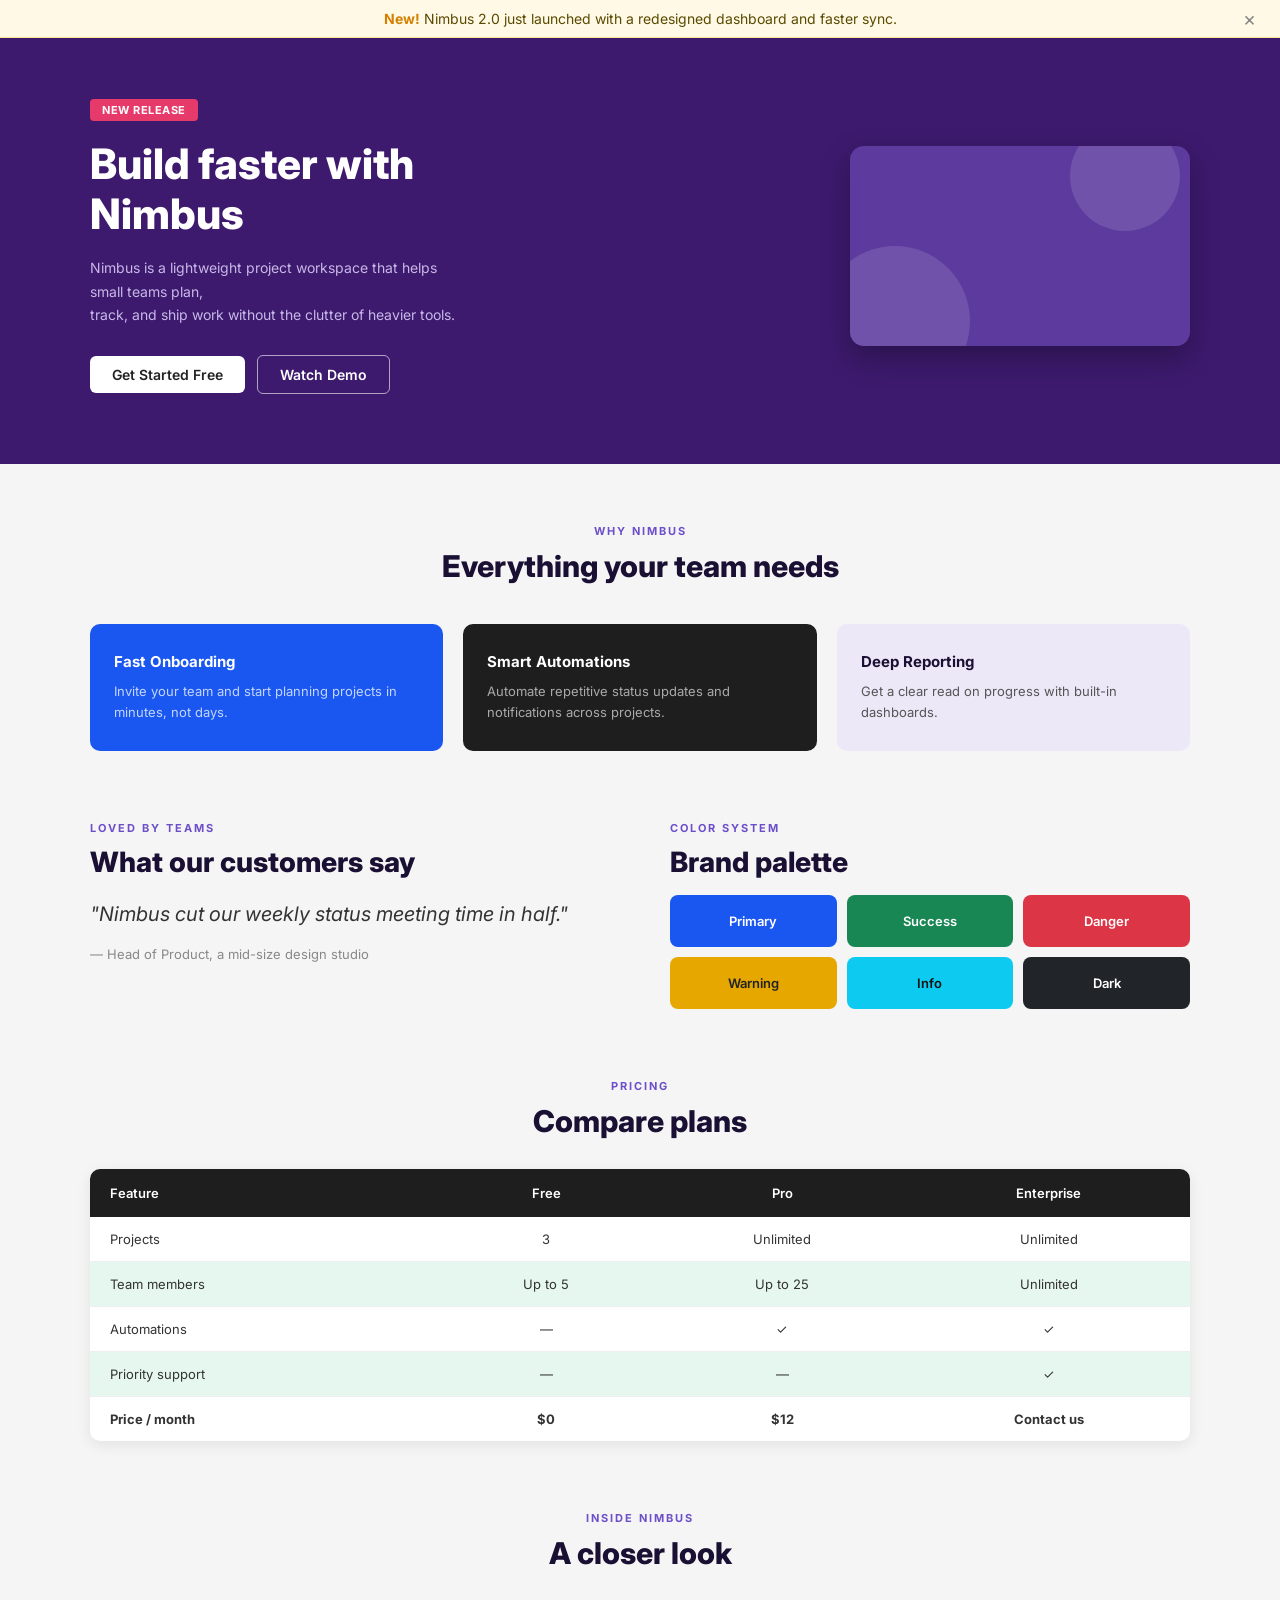
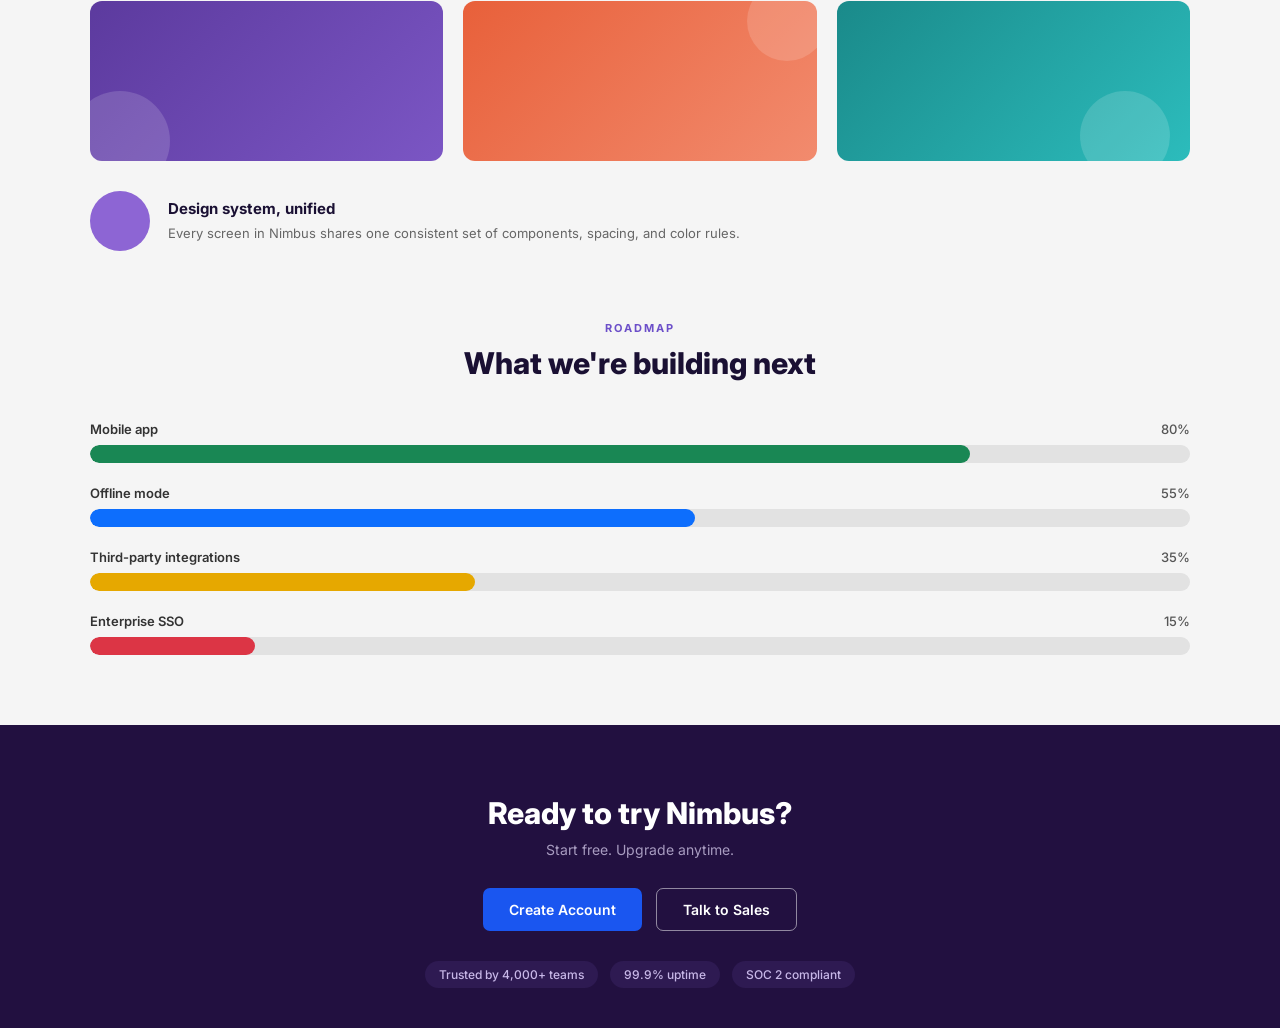
==== index.html @ 6414653c "feat: add web development practice projects and responsive dashboard assignment" ====
<!DOCTYPE html>
<html lang="en">
<head>
    <meta charset="UTF-8">
    <meta name="viewport" content="width=device-width, initial-scale=1.0">
    <title>Nimbus – Build faster with Nimbus</title>
    <meta name="description" content="Nimbus is a lightweight project workspace that helps small teams plan, track, and ship work without the clutter of heavier tools.">
    <link rel="preconnect" href="https://fonts.googleapis.com">
    <link href="https://fonts.googleapis.com/css2?family=Inter:wght@400;500;600;700;800&display=swap" rel="stylesheet">
    <link rel="stylesheet" href="css/style.css">
</head>
<body>

    <!-- Top Bar -->
    <div class="top-bar">
        <p><strong>New!</strong> Nimbus 2.0 just launched with a redesigned dashboard and faster sync.</p>
        <button class="close-btn" aria-label="Close">&times;</button>
    </div>

    <!-- Hero Section -->
    <section class="hero">
        <div class="container">
            <div class="hero-left">
                <span class="badge">NEW RELEASE</span>
                <h1>Build faster with<br>Nimbus</h1>
                <p>Nimbus is a lightweight project workspace that helps small teams plan,<br>track, and ship work without the clutter of heavier tools.</p>
                <div class="hero-buttons">
                    <button class="btn-white">Get Started Free</button>
                    <button class="btn-outline">Watch Demo</button>
                </div>
            </div>
            <div class="hero-right">
                <div class="hero-card">
                    <div class="circle circle-one"></div>
                    <div class="circle circle-two"></div>
                </div>
            </div>
        </div>
    </section>

    <!-- Features Section -->
    <section class="features">
        <p class="section-label">WHY NIMBUS</p>
        <h2>Everything your team needs</h2>
        <div class="feature-cards">
            <div class="feature-card card-blue">
                <h3>Fast Onboarding</h3>
                <p>Invite your team and start planning projects in minutes, not days.</p>
            </div>
            <div class="feature-card card-dark">
                <h3>Smart Automations</h3>
                <p>Automate repetitive status updates and notifications across projects.</p>
            </div>
            <div class="feature-card card-light">
                <h3>Deep Reporting</h3>
                <p>Get a clear read on progress with built-in dashboards.</p>
            </div>
        </div>
    </section>

    <!-- Testimonial + Color System -->
    <div class="two-col">
        <!-- Testimonial -->
        <div class="two-col-left">
            <p class="col-label">LOVED BY TEAMS</p>
            <h2>What our customers say</h2>
            <p class="testimonial-quote">"Nimbus cut our weekly status meeting time in half."</p>
            <span class="testimonial-author">— Head of Product, a mid-size design studio</span>
        </div>

        <!-- Color System -->
        <div class="two-col-right">
            <p class="col-label">COLOR SYSTEM</p>
            <h2>Brand palette</h2>
            <div class="color-palette">
                <div class="color-swatch swatch-primary">Primary</div>
                <div class="color-swatch swatch-success">Success</div>
                <div class="color-swatch swatch-danger">Danger</div>
                <div class="color-swatch swatch-warning">Warning</div>
                <div class="color-swatch swatch-info">Info</div>
                <div class="color-swatch swatch-dark">Dark</div>
            </div>
        </div>
    </div>

    <!-- Pricing Section -->
    <section class="pricing">
        <p class="section-label">PRICING</p>
        <h2>Compare plans</h2>
        <table class="pricing-table">
            <thead>
                <tr>
                    <th>Feature</th>
                    <th>Free</th>
                    <th>Pro</th>
                    <th>Enterprise</th>
                </tr>
            </thead>
            <tbody>
                <tr>
                    <td>Projects</td>
                    <td>3</td>
                    <td>Unlimited</td>
                    <td>Unlimited</td>
                </tr>
                <tr>
                    <td>Team members</td>
                    <td>Up to 5</td>
                    <td>Up to 25</td>
                    <td>Unlimited</td>
                </tr>
                <tr>
                    <td>Automations</td>
                    <td>—</td>
                    <td>&#10003;</td>
                    <td>&#10003;</td>
                </tr>
                <tr>
                    <td>Priority support</td>
                    <td>—</td>
                    <td>—</td>
                    <td>&#10003;</td>
                </tr>
                <tr>
                    <td><strong>Price / month</strong></td>
                    <td>$0</td>
                    <td>$12</td>
                    <td>Contact us</td>
                </tr>
            </tbody>
        </table>
    </section>

    <!-- Gallery Section -->
    <section class="gallery">
        <p class="section-label">INSIDE NIMBUS</p>
        <h2>A closer look</h2>
        <div class="gallery-row">
            <div class="gallery-card gc-purple">
                <div class="card-circle"></div>
            </div>
            <div class="gallery-card gc-orange">
                <div class="card-circle"></div>
            </div>
            <div class="gallery-card gc-teal">
                <div class="card-circle"></div>
            </div>
        </div>
        <div class="gallery-info">
            <div class="gallery-avatar"></div>
            <div>
                <h3>Design system, unified</h3>
                <p>Every screen in Nimbus shares one consistent set of components, spacing, and color rules.</p>
            </div>
        </div>
    </section>

    <!-- Roadmap Section -->
    <section class="roadmap">
        <div class="roadmap-header">
            <p class="section-label">ROADMAP</p>
            <h2>What we're building next</h2>
        </div>

        <div class="progress-item">
            <div class="progress-item-header">
                <span>Mobile app</span>
                <span class="pct">80%</span>
            </div>
            <div class="progress-bar">
                <div class="progress-fill fill-green" style="width: 80%;"></div>
            </div>
        </div>

        <div class="progress-item">
            <div class="progress-item-header">
                <span>Offline mode</span>
                <span class="pct">55%</span>
            </div>
            <div class="progress-bar">
                <div class="progress-fill fill-blue" style="width: 55%;"></div>
            </div>
        </div>

        <div class="progress-item">
            <div class="progress-item-header">
                <span>Third-party integrations</span>
                <span class="pct">35%</span>
            </div>
            <div class="progress-bar">
                <div class="progress-fill fill-yellow" style="width: 35%;"></div>
            </div>
        </div>

        <div class="progress-item">
            <div class="progress-item-header">
                <span>Enterprise SSO</span>
                <span class="pct">15%</span>
            </div>
            <div class="progress-bar">
                <div class="progress-fill fill-red" style="width: 15%;"></div>
            </div>
        </div>
    </section>

    <!-- Footer / CTA -->
    <footer>
        <h2>Ready to try Nimbus?</h2>
        <p>Start free. Upgrade anytime.</p>
        <div class="footer-buttons">
            <button class="btn-cta-blue">Create Account</button>
            <button class="btn-cta-outline">Talk to Sales</button>
        </div>
        <div class="footer-badges">
            <span>Trusted by 4,000+ teams</span>
            <span>99.9% uptime</span>
            <span>SOC 2 compliant</span>
        </div>
    </footer>

</body>
</html>
---- css/style.css ----
* {
    margin: 0;
    padding: 0;
    box-sizing: border-box;
    font-family: 'Inter', Arial, Helvetica, sans-serif;
}

body {
    background: #f5f5f5;
}

/* ========================= */
/* Top Bar */
/* ========================= */

.top-bar {
    background: #fff9e6;
    display: flex;
    justify-content: center;
    align-items: center;
    padding: 10px 20px;
    position: relative;
    font-size: 14px;
    color: #5a4a00;
    border-bottom: 1px solid #ffe58f;
}

.top-bar strong {
    color: #d48000;
}

.top-bar .close-btn {
    position: absolute;
    right: 20px;
    cursor: pointer;
    font-size: 20px;
    color: #888;
    line-height: 1;
    background: none;
    border: none;
    padding: 0 4px;
}

/* ========================= */
/* Hero Section */
/* ========================= */

.hero {
    background: #3d1a6e;
    color: white;
    padding: 60px 0 70px;
}

.container {
    width: 88%;
    max-width: 1100px;
    margin: auto;
    display: flex;
    justify-content: space-between;
    align-items: center;
    gap: 40px;
}

.hero-left {
    flex: 1;
}

.badge {
    display: inline-block;
    background: #e63b6a;
    color: white;
    padding: 4px 12px;
    border-radius: 4px;
    font-size: 11px;
    font-weight: 700;
    letter-spacing: 0.5px;
    text-transform: uppercase;
    margin-bottom: 18px;
}

.hero-left h1 {
    font-size: 42px;
    font-weight: 800;
    line-height: 1.2;
    margin-bottom: 16px;
}

.hero-left p {
    color: #c8b8e8;
    font-size: 14px;
    line-height: 1.7;
    margin-bottom: 28px;
    max-width: 380px;
}

.hero-buttons {
    display: flex;
    gap: 12px;
    align-items: center;
}

.btn-white {
    background: white;
    color: #222;
    border: none;
    padding: 10px 22px;
    border-radius: 6px;
    font-size: 14px;
    font-weight: 600;
    cursor: pointer;
}

.btn-outline {
    background: transparent;
    color: white;
    border: 1.5px solid rgba(255, 255, 255, 0.6);
    padding: 10px 22px;
    border-radius: 6px;
    font-size: 14px;
    font-weight: 600;
    cursor: pointer;
}

.hero-right {
    flex: 0 0 auto;
    display: flex;
    justify-content: flex-end;
}

.hero-card {
    width: 340px;
    height: 200px;
    background: #5c3a9e;
    border-radius: 14px;
    position: relative;
    overflow: hidden;
    box-shadow: 0 12px 30px rgba(0, 0, 0, 0.3);
}

.hero-card .circle {
    position: absolute;
    border-radius: 50%;
    background: rgba(255, 255, 255, 0.12);
}

.hero-card .circle-one {
    width: 150px;
    height: 150px;
    bottom: -50px;
    left: -30px;
}

.hero-card .circle-two {
    width: 110px;
    height: 110px;
    top: -25px;
    right: 10px;
}

/* ========================= */
/* Features Section */
/* ========================= */

.features {
    width: 88%;
    max-width: 1100px;
    margin: 60px auto;
    text-align: center;
}

.section-label {
    font-size: 11px;
    font-weight: 700;
    letter-spacing: 2px;
    color: #6c4fc9;
    text-transform: uppercase;
    margin-bottom: 10px;
}

.features h2 {
    font-size: 30px;
    font-weight: 800;
    color: #1a1033;
    margin-bottom: 40px;
}

.feature-cards {
    display: flex;
    gap: 20px;
}

.feature-card {
    flex: 1;
    padding: 28px 24px;
    border-radius: 10px;
    text-align: left;
}

.feature-card h3 {
    font-size: 15px;
    font-weight: 700;
    margin-bottom: 10px;
}

.feature-card p {
    font-size: 13px;
    line-height: 1.6;
}

.feature-card.card-blue {
    background: #1a56f0;
    color: white;
}

.feature-card.card-blue p {
    color: #c4d6ff;
}

.feature-card.card-dark {
    background: #1e1e1e;
    color: white;
}

.feature-card.card-dark p {
    color: #aaa;
}

.feature-card.card-light {
    background: #ede8f8;
    color: #1a1033;
}

.feature-card.card-light p {
    color: #555;
}

/* ========================= */
/* Testimonial + Color System */
/* ========================= */

.two-col {
    width: 88%;
    max-width: 1100px;
    margin: 70px auto;
    display: flex;
    gap: 60px;
    align-items: flex-start;
}

.two-col-left {
    flex: 1;
}

.two-col-right {
    flex: 1;
}

.col-label {
    font-size: 11px;
    font-weight: 700;
    letter-spacing: 2px;
    color: #6c4fc9;
    text-transform: uppercase;
    margin-bottom: 10px;
}

.two-col-left h2 {
    font-size: 28px;
    font-weight: 800;
    color: #1a1033;
    margin-bottom: 20px;
}

.testimonial-quote {
    font-size: 20px;
    font-style: italic;
    color: #333;
    line-height: 1.5;
    margin-bottom: 14px;
}

.testimonial-author {
    font-size: 13px;
    color: #888;
}

.two-col-right h2 {
    font-size: 28px;
    font-weight: 800;
    color: #1a1033;
    margin-bottom: 16px;
}

.color-palette {
    display: grid;
    grid-template-columns: repeat(3, 1fr);
    gap: 10px;
    margin-top: 10px;
}

.color-swatch {
    padding: 18px 12px;
    border-radius: 8px;
    text-align: center;
    font-size: 13px;
    font-weight: 600;
    color: white;
}

.swatch-primary { background: #1a56f0; }
.swatch-success { background: #198754; }
.swatch-danger  { background: #dc3545; }
.swatch-warning { background: #e6a800; color: #222; }
.swatch-info    { background: #0dcaf0; color: #111; }
.swatch-dark    { background: #212529; }

/* ========================= */
/* Pricing */
/* ========================= */

.pricing {
    width: 88%;
    max-width: 1100px;
    margin: 70px auto;
    text-align: center;
}

.pricing h2 {
    font-size: 30px;
    font-weight: 800;
    color: #1a1033;
    margin-bottom: 30px;
}

.pricing-table {
    width: 100%;
    border-collapse: collapse;
    background: white;
    border-radius: 10px;
    overflow: hidden;
    box-shadow: 0 4px 15px rgba(0, 0, 0, 0.08);
    font-size: 13px;
}

.pricing-table th {
    background: #1e1e1e;
    color: white;
    padding: 16px 20px;
    text-align: center;
    font-size: 13px;
    font-weight: 600;
}

.pricing-table th:first-child {
    text-align: left;
}

.pricing-table td {
    padding: 14px 20px;
    text-align: center;
    border-bottom: 1px solid #eee;
    color: #333;
}

.pricing-table td:first-child {
    text-align: left;
    font-size: 13px;
}

.pricing-table tbody tr:nth-child(even) {
    background: #e6f7f0;
}

.pricing-table tbody tr:last-child td {
    border-bottom: none;
    font-weight: 700;
}

/* ========================= */
/* Gallery */
/* ========================= */

.gallery {
    width: 88%;
    max-width: 1100px;
    margin: 70px auto;
    text-align: center;
}

.gallery h2 {
    font-size: 30px;
    font-weight: 800;
    color: #1a1033;
    margin-bottom: 30px;
}

.gallery-row {
    display: flex;
    gap: 20px;
}

.gallery-card {
    flex: 1;
    height: 160px;
    border-radius: 12px;
    position: relative;
    overflow: hidden;
}

.gallery-card.gc-purple {
    background: linear-gradient(135deg, #5c3a9e 0%, #7b56c4 100%);
}

.gallery-card.gc-orange {
    background: linear-gradient(135deg, #e8603a 0%, #f28b6e 100%);
}

.gallery-card.gc-teal {
    background: linear-gradient(135deg, #1a8a8a 0%, #2cbcbc 100%);
}

.gallery-card .card-circle {
    position: absolute;
    border-radius: 50%;
    background: rgba(255, 255, 255, 0.15);
}

.gallery-card.gc-purple .card-circle {
    width: 100px;
    height: 100px;
    bottom: -30px;
    left: -20px;
}

.gallery-card.gc-orange .card-circle {
    width: 80px;
    height: 80px;
    top: -20px;
    right: -10px;
}

.gallery-card.gc-teal .card-circle {
    width: 90px;
    height: 90px;
    bottom: -20px;
    right: 20px;
}

.gallery-info {
    display: flex;
    align-items: center;
    gap: 18px;
    margin-top: 30px;
    text-align: left;
}

.gallery-avatar {
    width: 60px;
    height: 60px;
    background: #8d65d4;
    border-radius: 50%;
    flex-shrink: 0;
}

.gallery-info h3 {
    font-size: 15px;
    font-weight: 700;
    color: #1a1033;
    margin-bottom: 6px;
}

.gallery-info p {
    font-size: 13px;
    color: #666;
    line-height: 1.5;
}

/* ========================= */
/* Roadmap */
/* ========================= */

.roadmap {
    width: 88%;
    max-width: 1100px;
    margin: 70px auto;
}

.roadmap-header {
    text-align: center;
    margin-bottom: 40px;
}

.roadmap-header h2 {
    font-size: 30px;
    font-weight: 800;
    color: #1a1033;
    margin-top: 10px;
}

.progress-item {
    margin-bottom: 22px;
}

.progress-item-header {
    display: flex;
    justify-content: space-between;
    align-items: center;
    margin-bottom: 8px;
}

.progress-item-header span {
    font-size: 13px;
    font-weight: 600;
    color: #333;
}

.progress-item-header .pct {
    font-size: 13px;
    color: #555;
    font-weight: 500;
}

.progress-bar {
    width: 100%;
    background: #e2e2e2;
    border-radius: 20px;
    height: 18px;
    overflow: hidden;
}

.progress-fill {
    height: 100%;
    border-radius: 20px;
}

.fill-green  { background: #198754; }
.fill-blue   { background: #0d6efd; }
.fill-yellow { background: #e6a800; }
.fill-red    { background: #dc3545; }

/* ========================= */
/* Footer / CTA */
/* ========================= */

footer {
    background: #221040;
    color: white;
    text-align: center;
    padding: 70px 20px 40px;
}

footer h2 {
    font-size: 30px;
    font-weight: 800;
    margin-bottom: 10px;
}

footer > p {
    font-size: 14px;
    color: #a89cc0;
    margin-bottom: 30px;
}

.footer-buttons {
    display: flex;
    justify-content: center;
    gap: 14px;
    margin-bottom: 30px;
}

.btn-cta-blue {
    background: #1a56f0;
    color: white;
    border: none;
    padding: 12px 26px;
    border-radius: 7px;
    font-size: 14px;
    font-weight: 600;
    cursor: pointer;
}

.btn-cta-outline {
    background: transparent;
    color: white;
    border: 1.5px solid rgba(255, 255, 255, 0.5);
    padding: 12px 26px;
    border-radius: 7px;
    font-size: 14px;
    font-weight: 600;
    cursor: pointer;
}

.footer-badges {
    display: flex;
    justify-content: center;
    gap: 12px;
    flex-wrap: wrap;
}

.footer-badges span {
    background: #2e1a52;
    color: #c8b8e8;
    padding: 6px 14px;
    border-radius: 20px;
    font-size: 12px;
    font-weight: 500;
}

/* ========================= */
/* Responsive */
/* ========================= */

@media (max-width: 900px) {
    .container,
    .feature-cards,
    .two-col,
    .gallery-row {
        flex-direction: column;
    }

    .hero-left h1 {
        font-size: 32px;
    }

    .hero-card {
        width: 100%;
        max-width: 380px;
    }

    .hero-right {
        justify-content: center;
    }
}

@media (max-width: 600px) {
    .color-palette {
        grid-template-columns: repeat(2, 1fr);
    }

    .top-bar {
        font-size: 12px;
        padding: 10px 40px 10px 12px;
    }
}
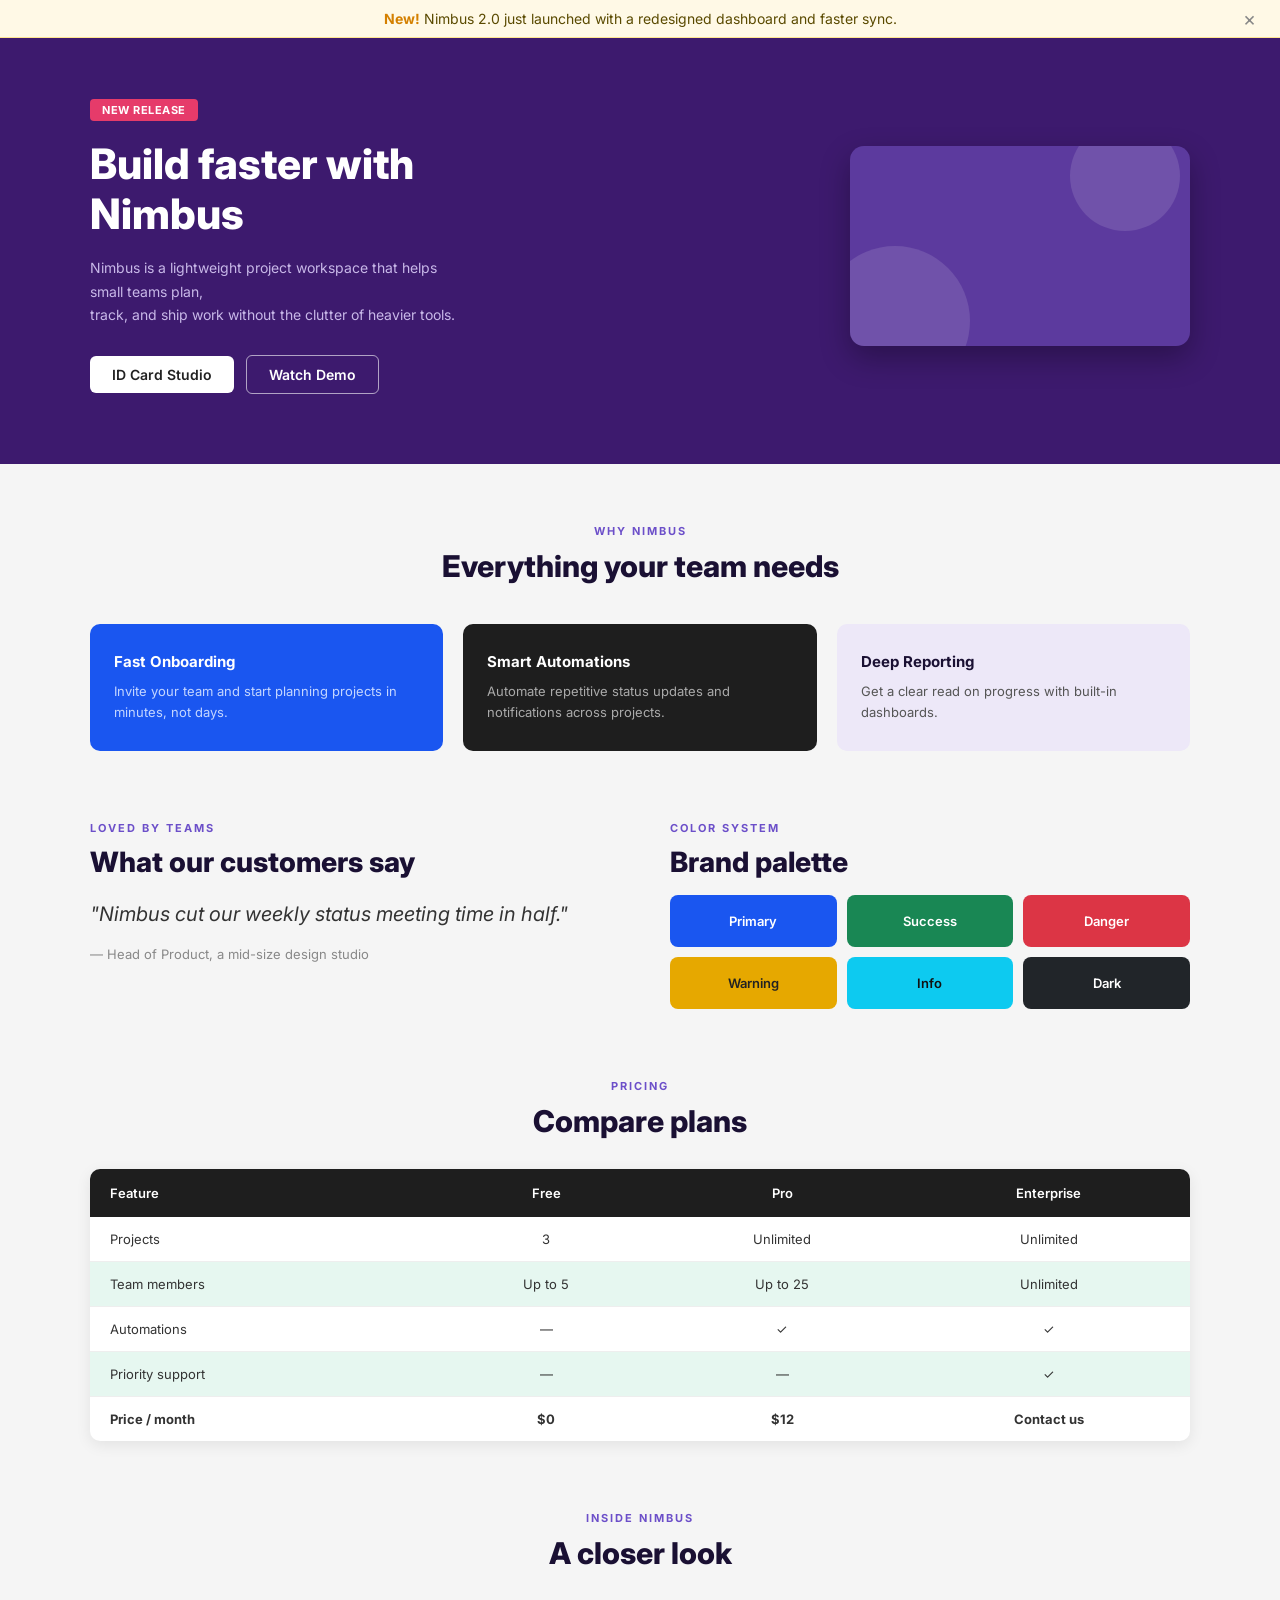
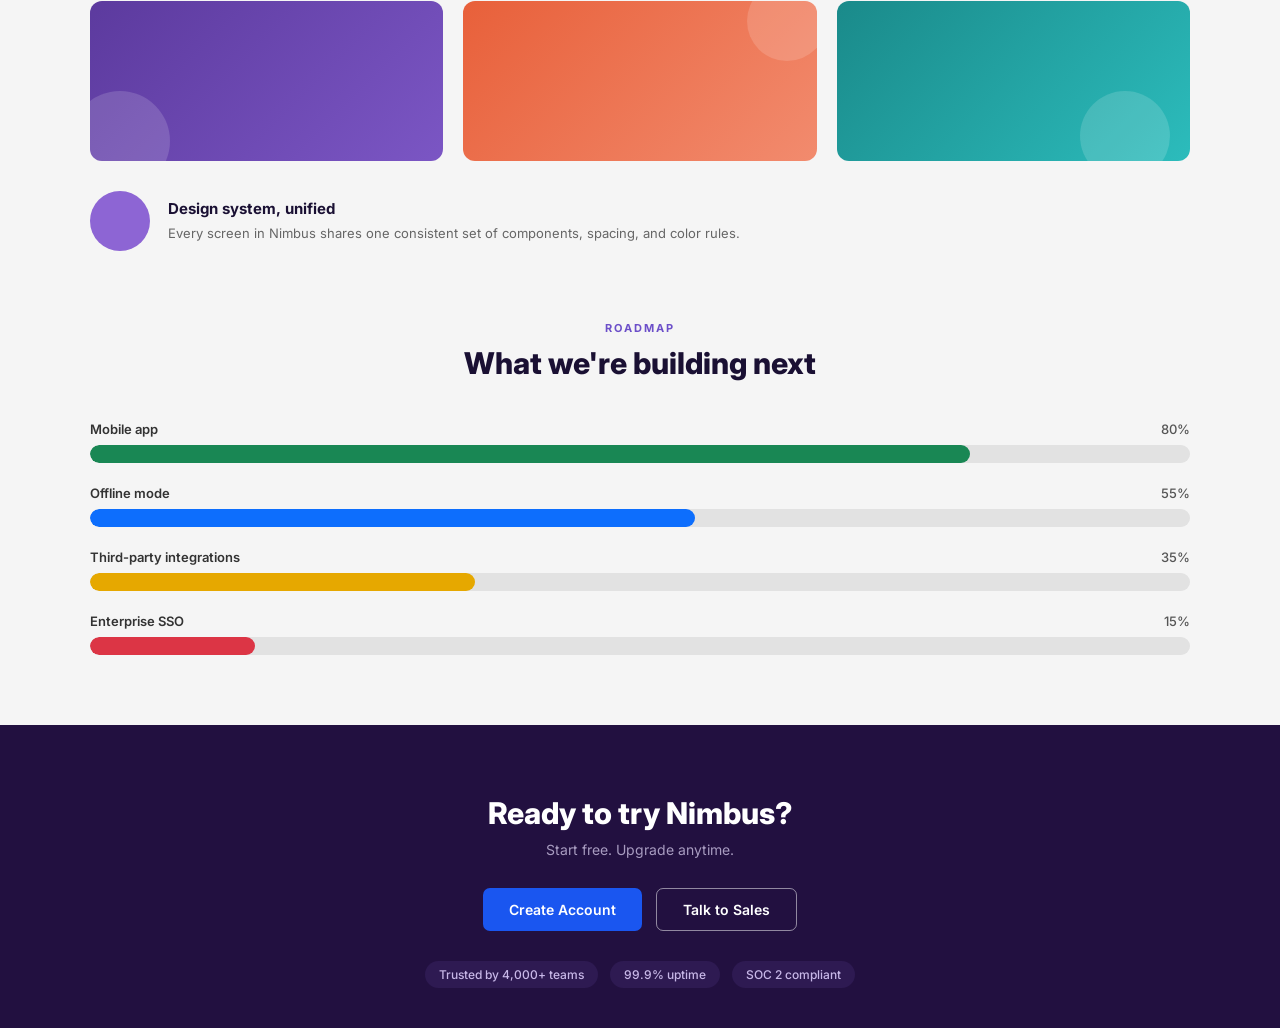
==== commit a2d3a988: "Add interactive ID Card Design Studio web page with 3D card flip, live preview, themes, and print su" ====
--- a/index.html
+++ b/index.html
@@ -25,7 +25,7 @@
                 <h1>Build faster with<br>Nimbus</h1>
                 <p>Nimbus is a lightweight project workspace that helps small teams plan,<br>track, and ship work without the clutter of heavier tools.</p>
                 <div class="hero-buttons">
-                    <button class="btn-white">Get Started Free</button>
+                    <a href="id-card.html" class="btn-white" style="text-decoration:none; display:inline-block;">ID Card Studio</a>
                     <button class="btn-outline">Watch Demo</button>
                 </div>
             </div>
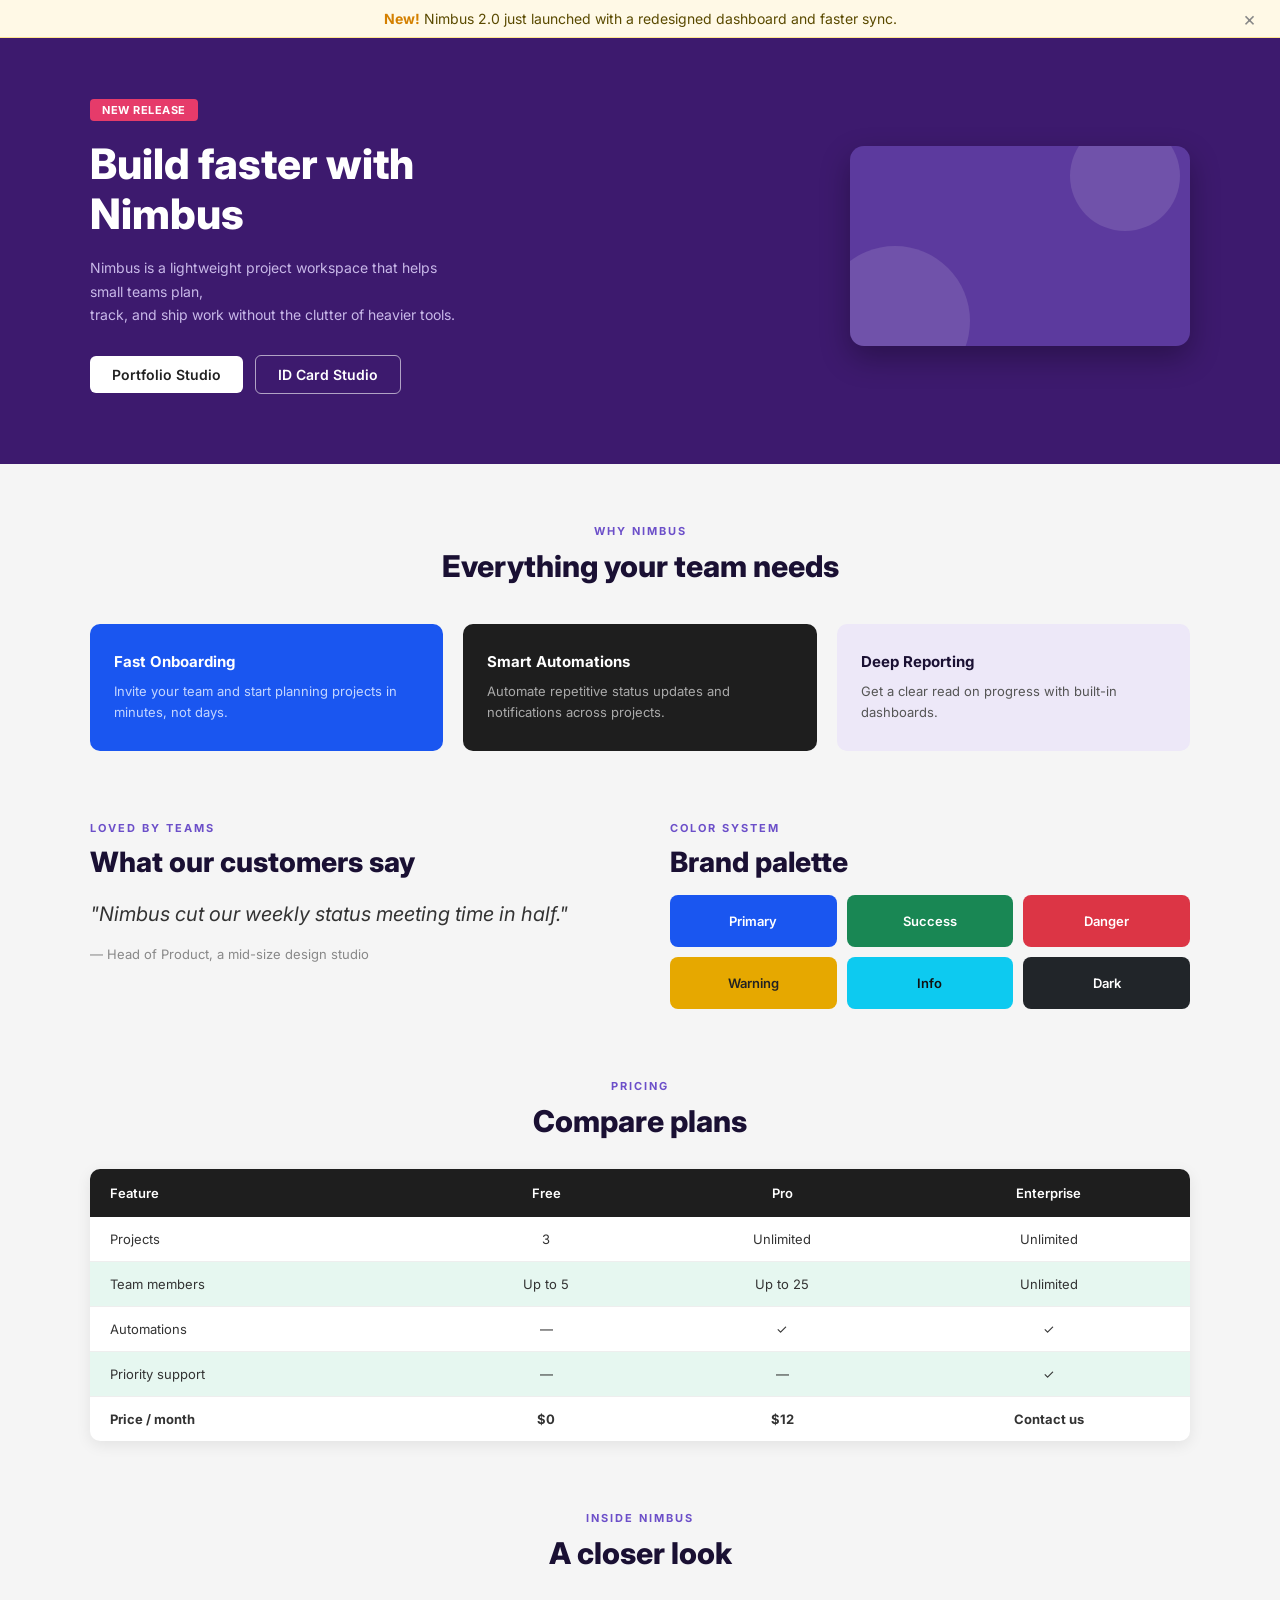
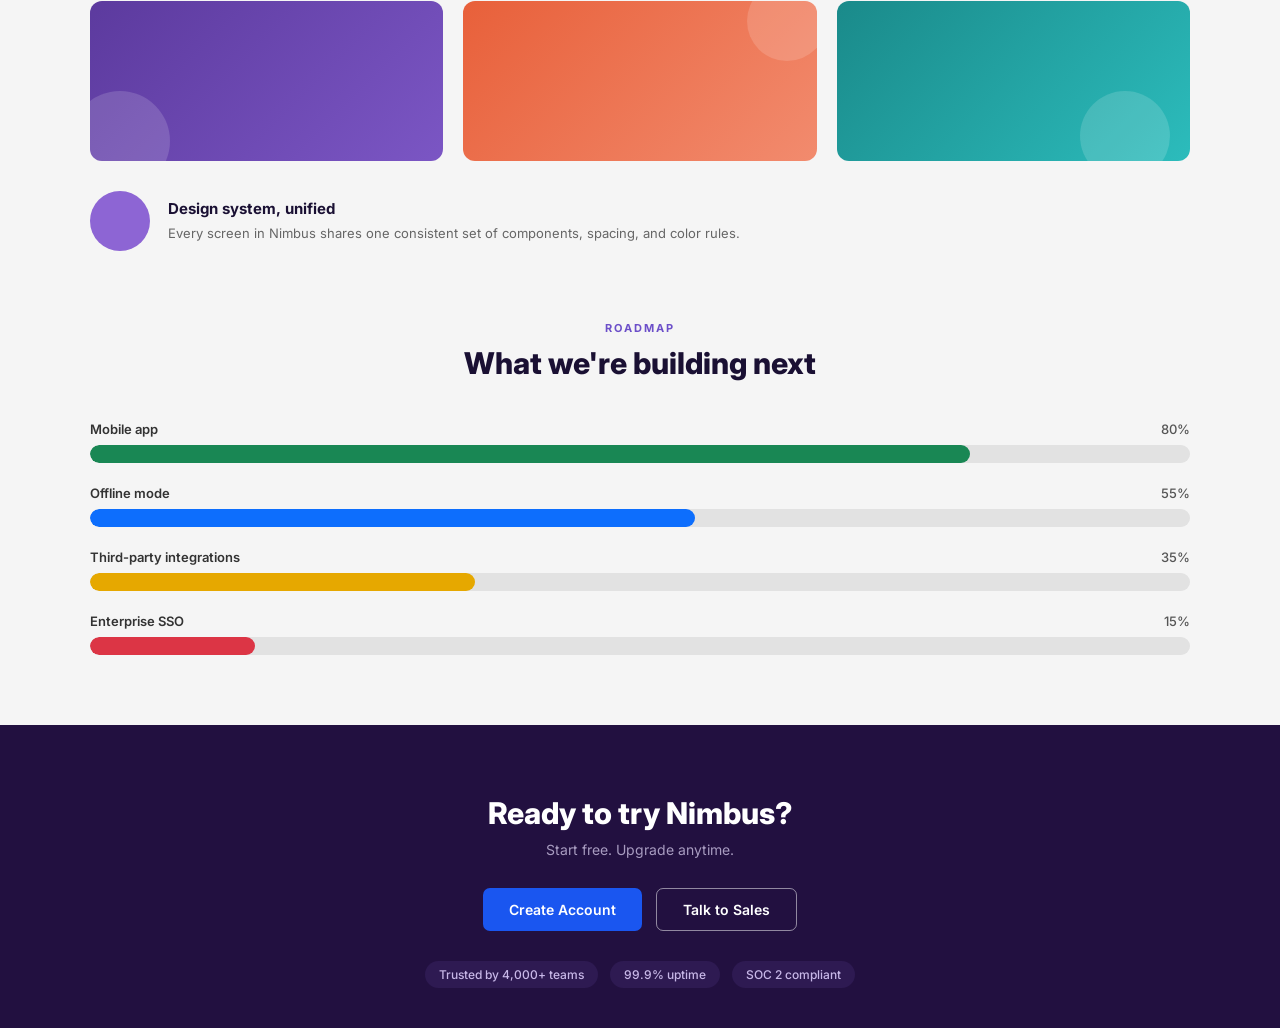
==== commit 9b35a646: "Add Developer Portfolio & Resume Builder practice page with theme switcher, project filter, and live" ====
--- a/index.html
+++ b/index.html
@@ -25,8 +25,8 @@
                 <h1>Build faster with<br>Nimbus</h1>
                 <p>Nimbus is a lightweight project workspace that helps small teams plan,<br>track, and ship work without the clutter of heavier tools.</p>
                 <div class="hero-buttons">
-                    <a href="id-card.html" class="btn-white" style="text-decoration:none; display:inline-block;">ID Card Studio</a>
-                    <button class="btn-outline">Watch Demo</button>
+                    <a href="portfolio-builder.html" class="btn-white" style="text-decoration:none; display:inline-block;">Portfolio Studio</a>
+                    <a href="id-card.html" class="btn-outline" style="text-decoration:none; display:inline-block; text-align:center;">ID Card Studio</a>
                 </div>
             </div>
             <div class="hero-right">
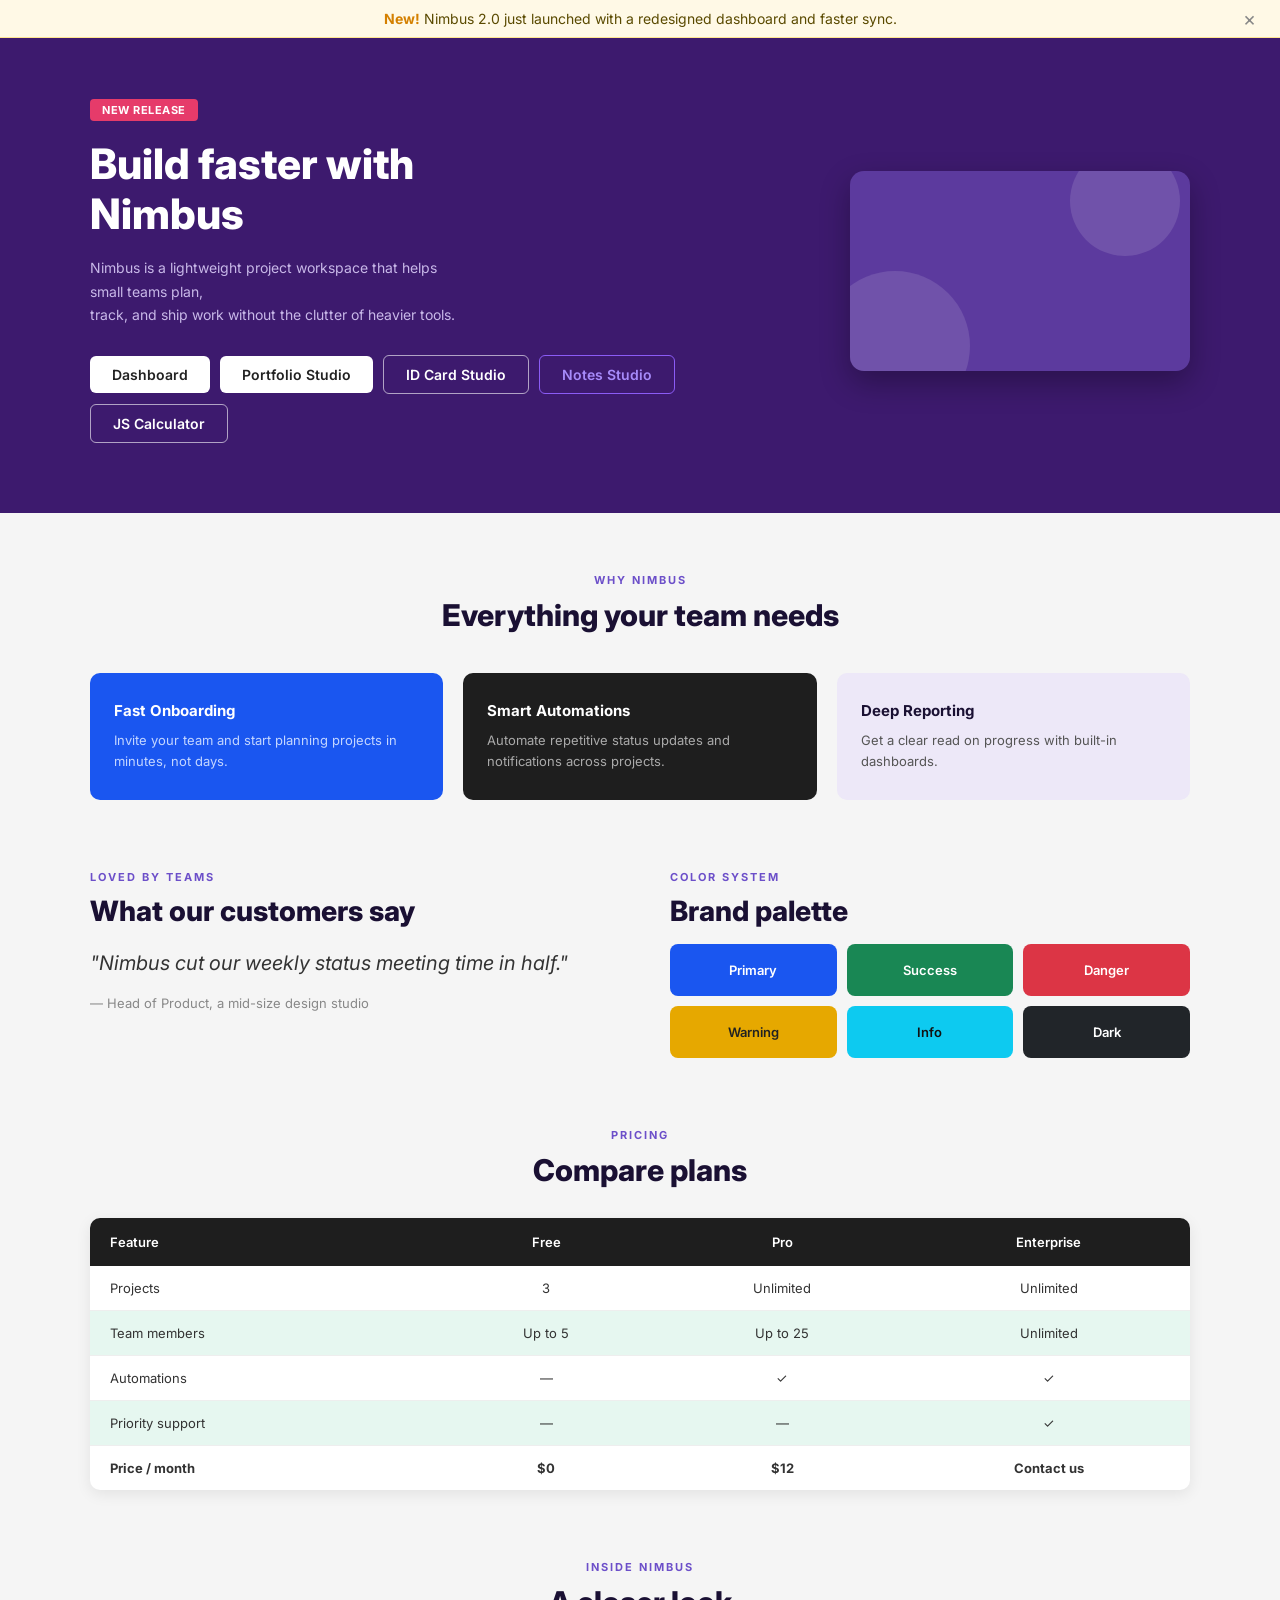
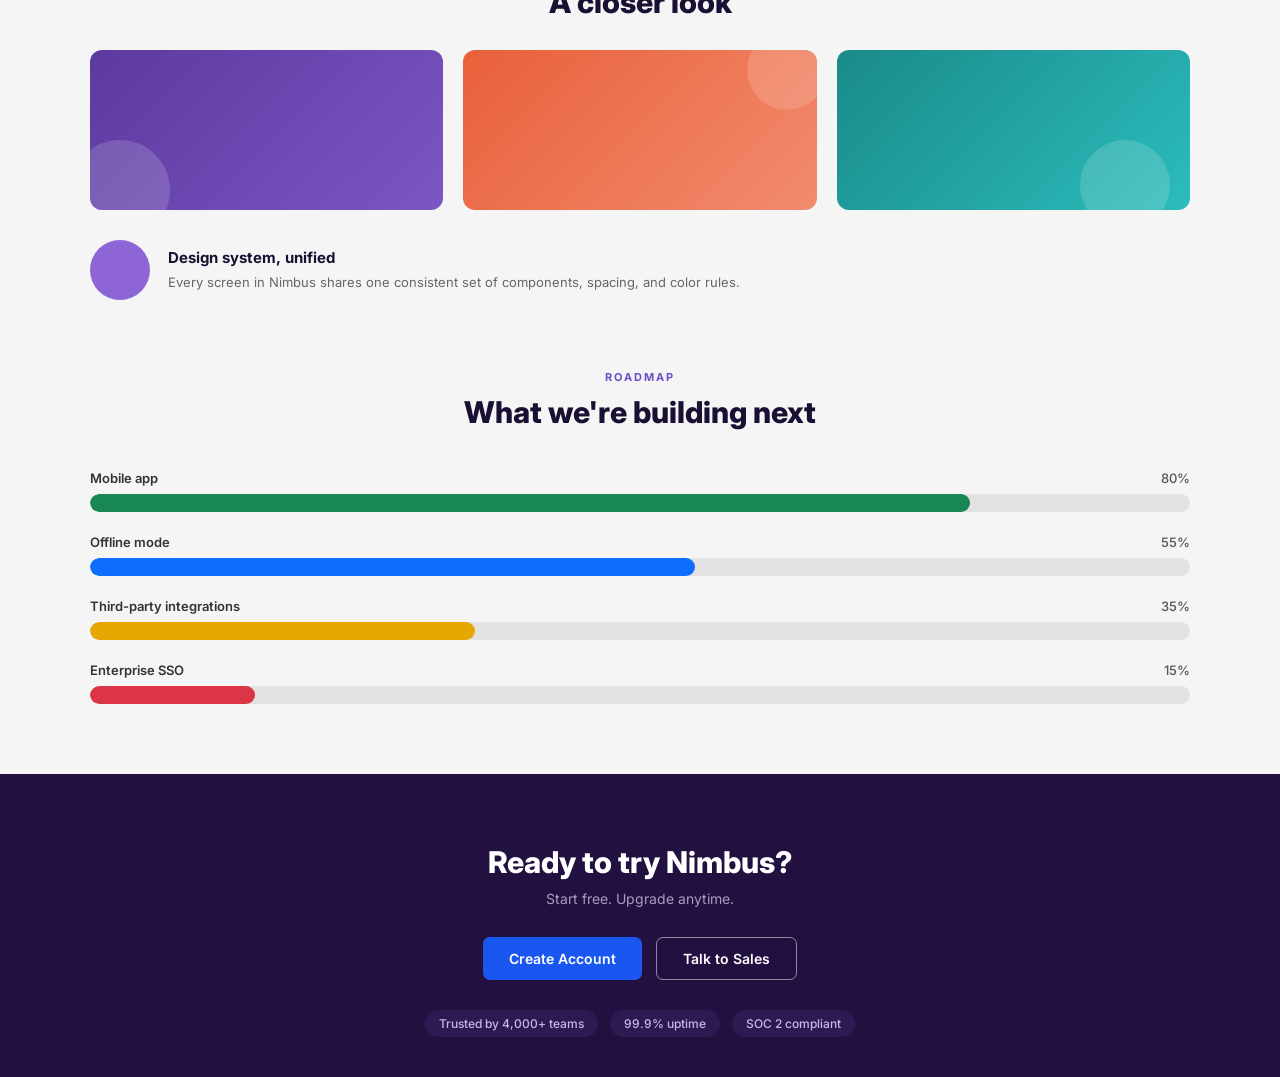
==== commit 9db98856: "Add Nimbus Notes & Task Studio practice page and integrate navbar links" ====
--- a/index.html
+++ b/index.html
@@ -24,9 +24,12 @@
                 <span class="badge">NEW RELEASE</span>
                 <h1>Build faster with<br>Nimbus</h1>
                 <p>Nimbus is a lightweight project workspace that helps small teams plan,<br>track, and ship work without the clutter of heavier tools.</p>
-                <div class="hero-buttons">
+                <div class="hero-buttons" style="display:flex; flex-wrap:wrap; gap:10px;">
+                    <a href="dashboard.html" class="btn-white" style="text-decoration:none; display:inline-block;">Dashboard</a>
                     <a href="portfolio-builder.html" class="btn-white" style="text-decoration:none; display:inline-block;">Portfolio Studio</a>
                     <a href="id-card.html" class="btn-outline" style="text-decoration:none; display:inline-block; text-align:center;">ID Card Studio</a>
+                    <a href="notes.html" class="btn-outline" style="text-decoration:none; display:inline-block; text-align:center; border-color:#8b5cf6; color:#a78bfa;">Notes Studio</a>
+                    <a href="calculator.html" class="btn-outline" style="text-decoration:none; display:inline-block; text-align:center;">JS Calculator</a>
                 </div>
             </div>
             <div class="hero-right">
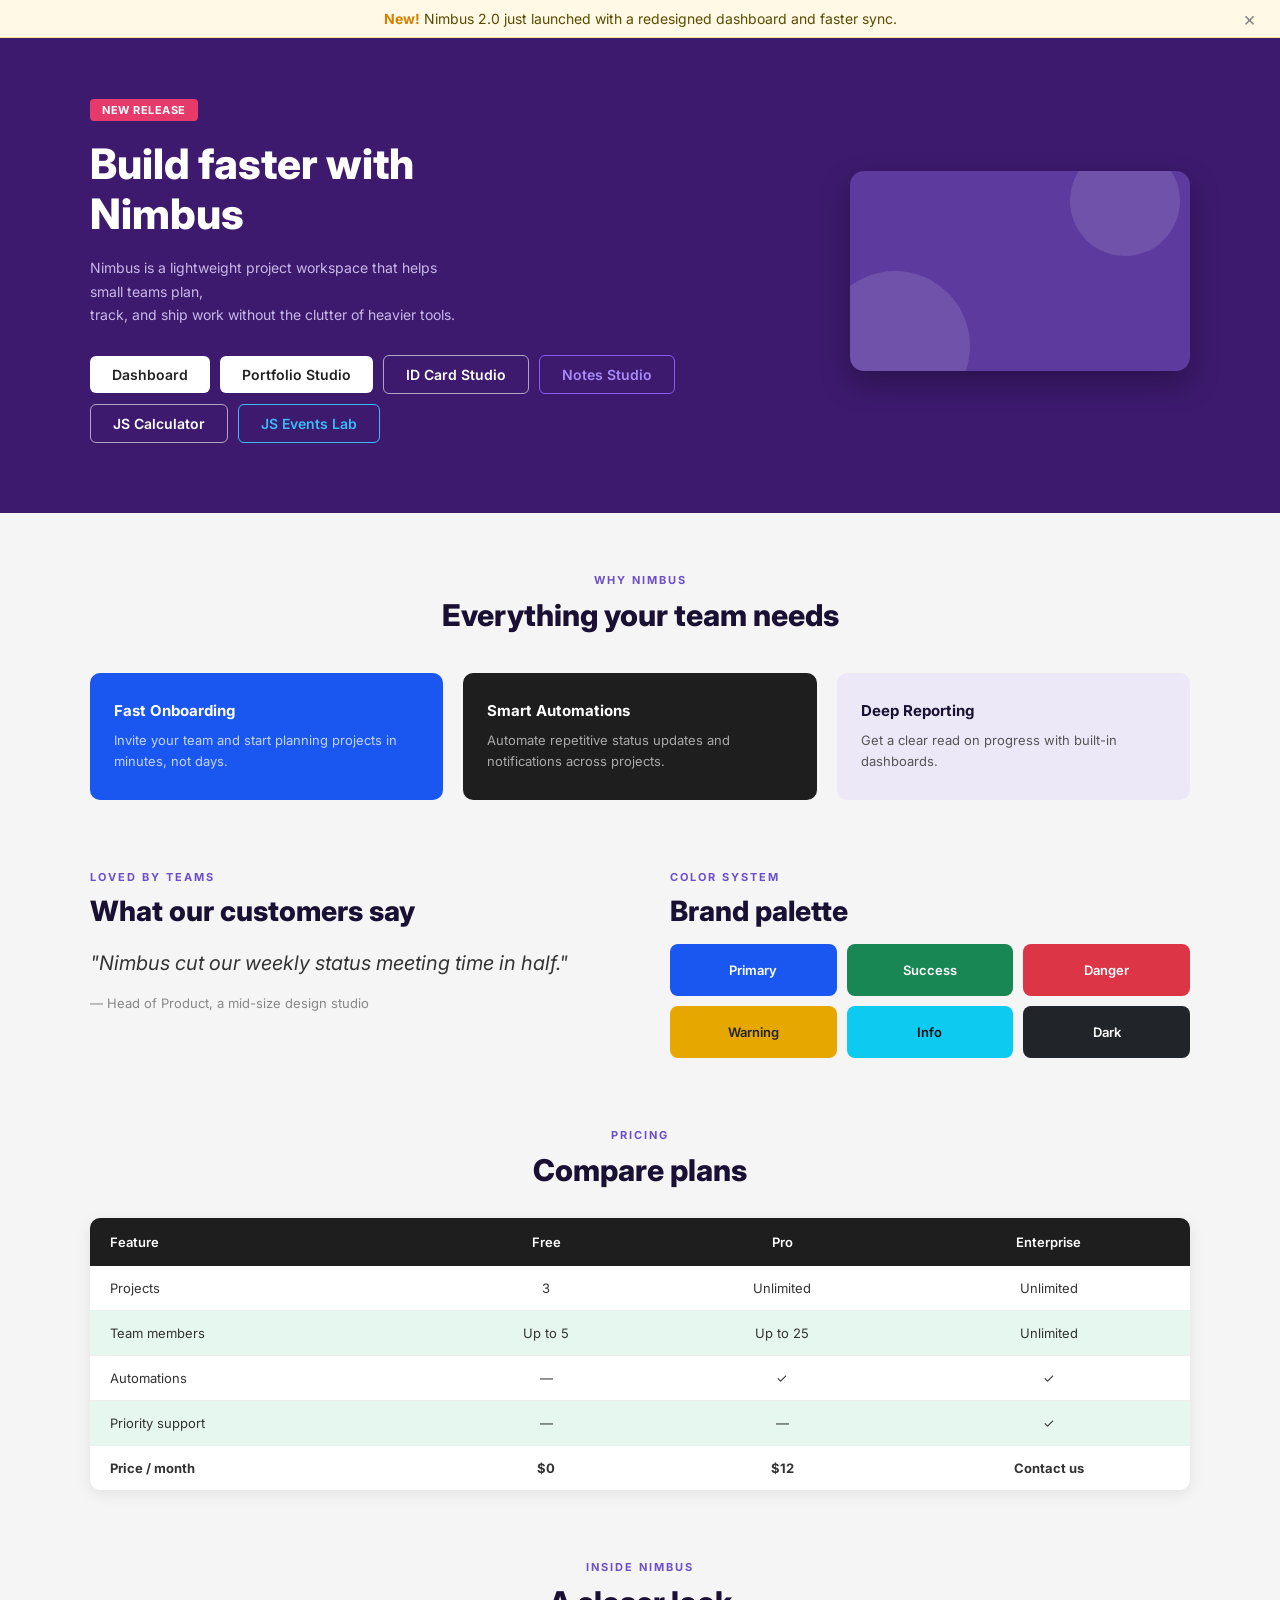
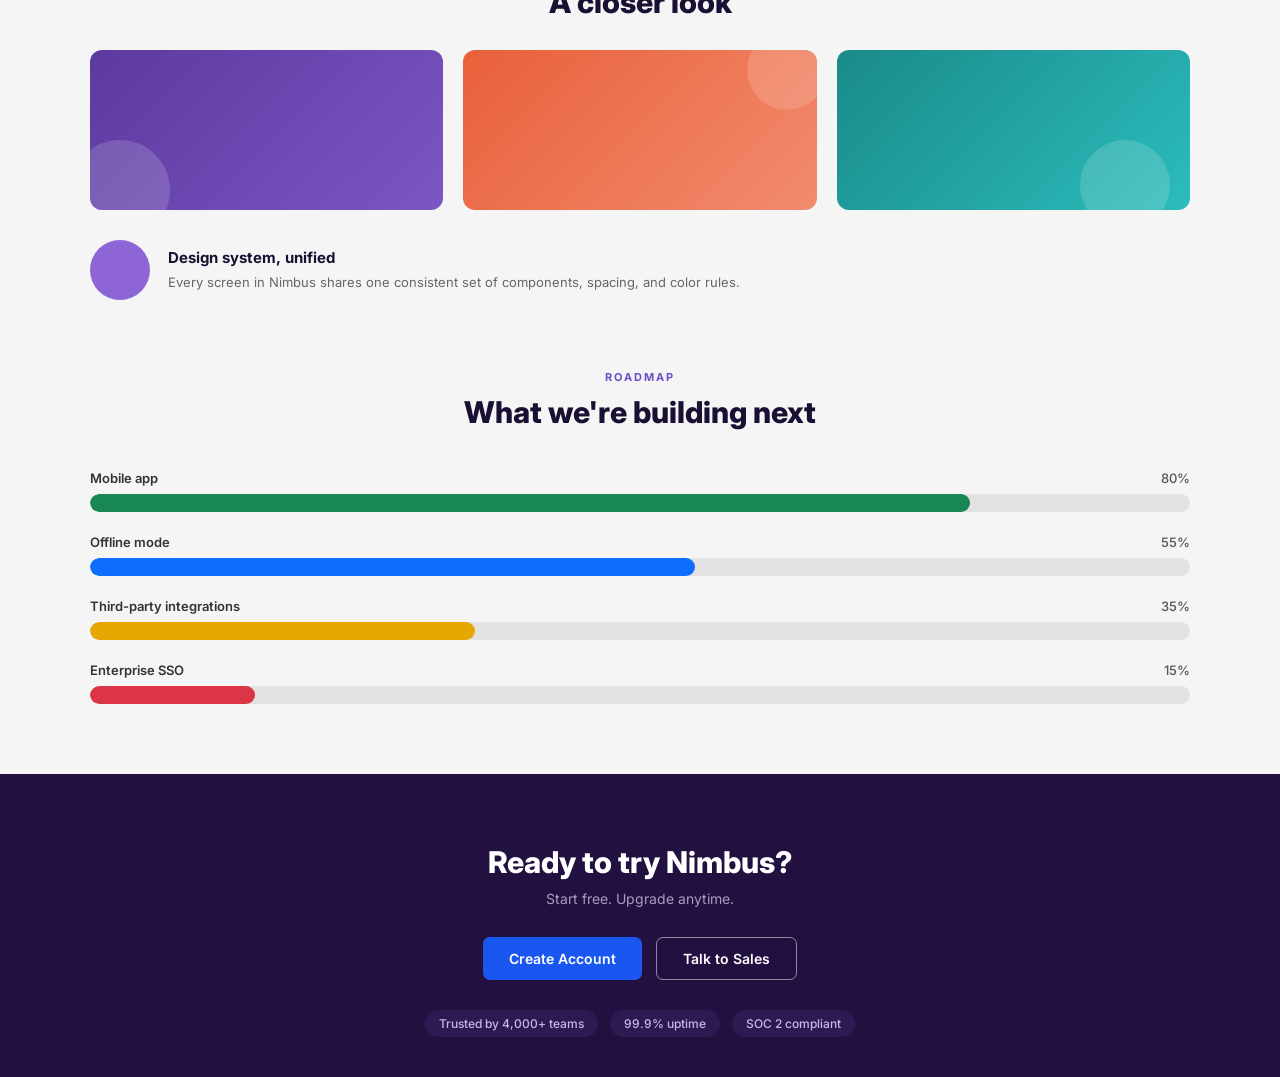
==== commit 5b37b4d0: "Add JavaScript DOM event examples and interactive showcase page" ====
--- a/index.html
+++ b/index.html
@@ -30,6 +30,7 @@
                     <a href="id-card.html" class="btn-outline" style="text-decoration:none; display:inline-block; text-align:center;">ID Card Studio</a>
                     <a href="notes.html" class="btn-outline" style="text-decoration:none; display:inline-block; text-align:center; border-color:#8b5cf6; color:#a78bfa;">Notes Studio</a>
                     <a href="calculator.html" class="btn-outline" style="text-decoration:none; display:inline-block; text-align:center;">JS Calculator</a>
+                    <a href="js-events.html" class="btn-outline" style="text-decoration:none; display:inline-block; text-align:center; border-color:#38bdf8; color:#38bdf8;">JS Events Lab</a>
                 </div>
             </div>
             <div class="hero-right">
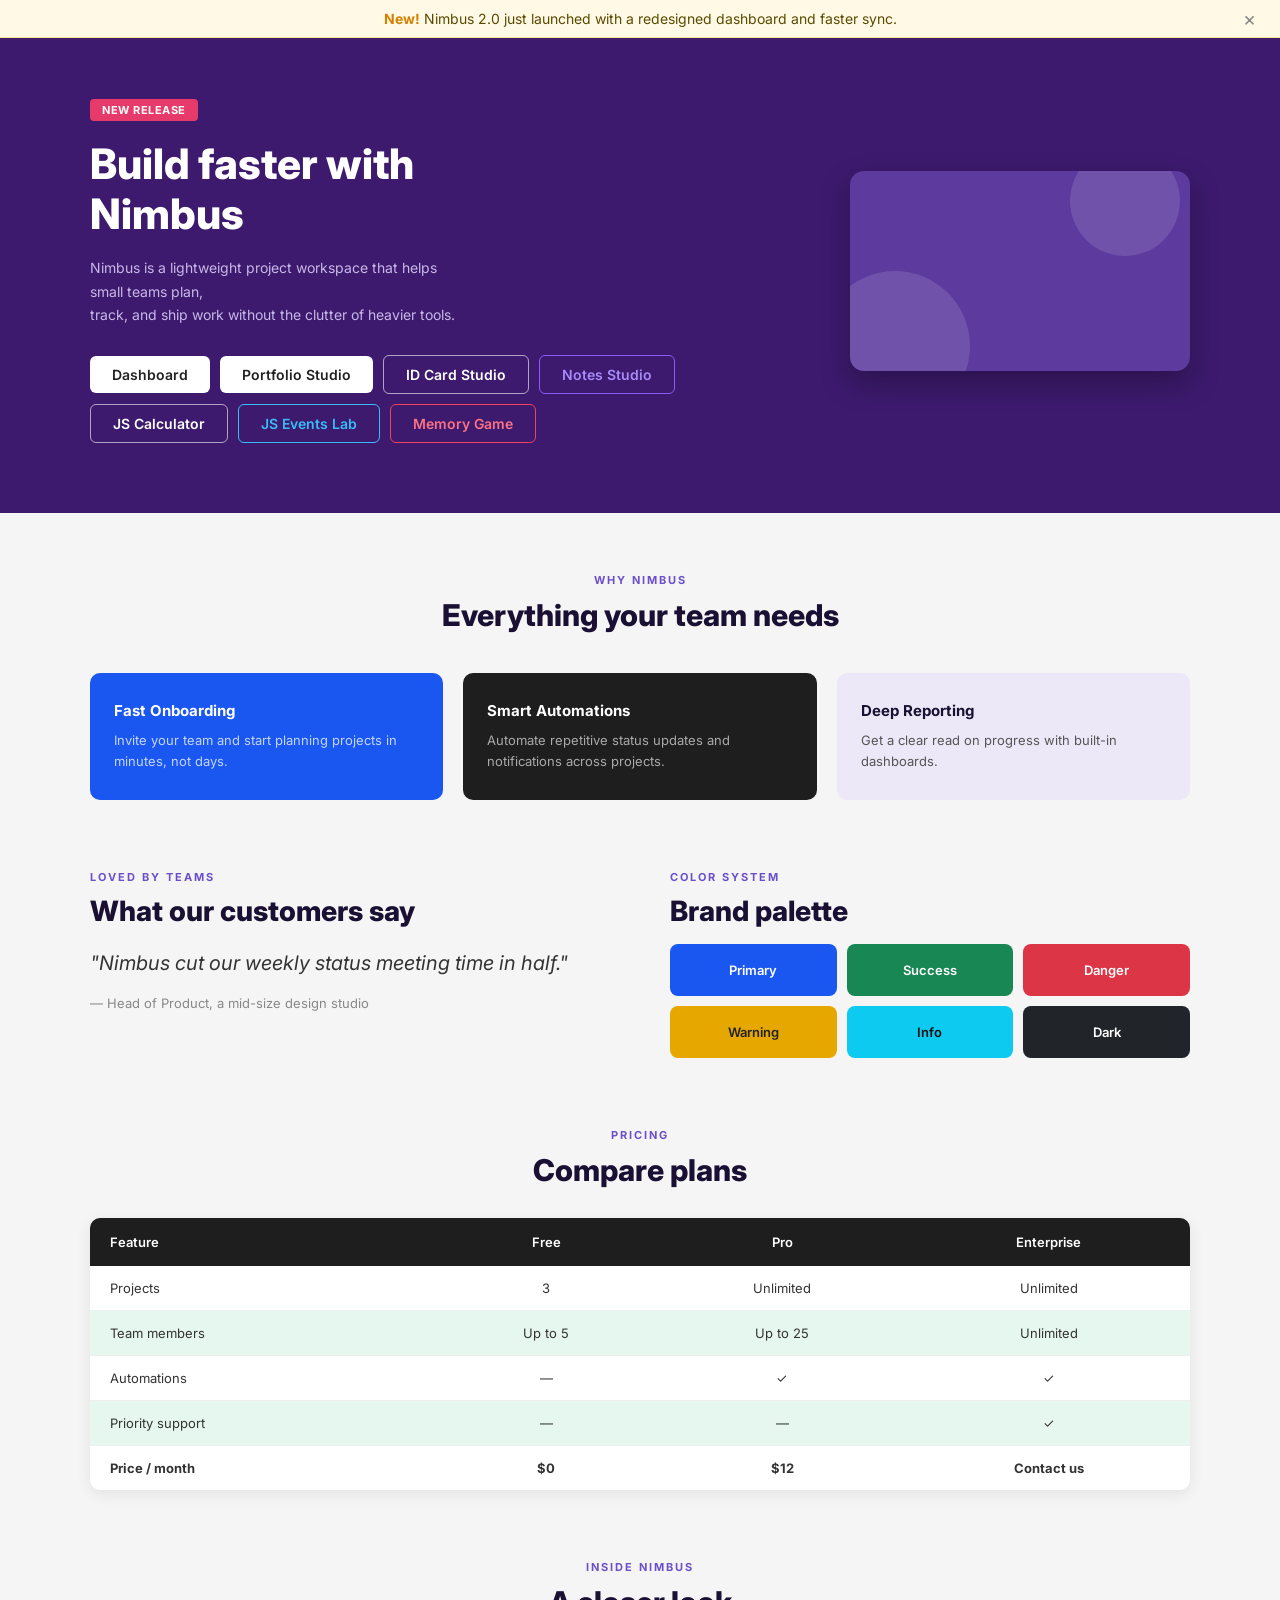
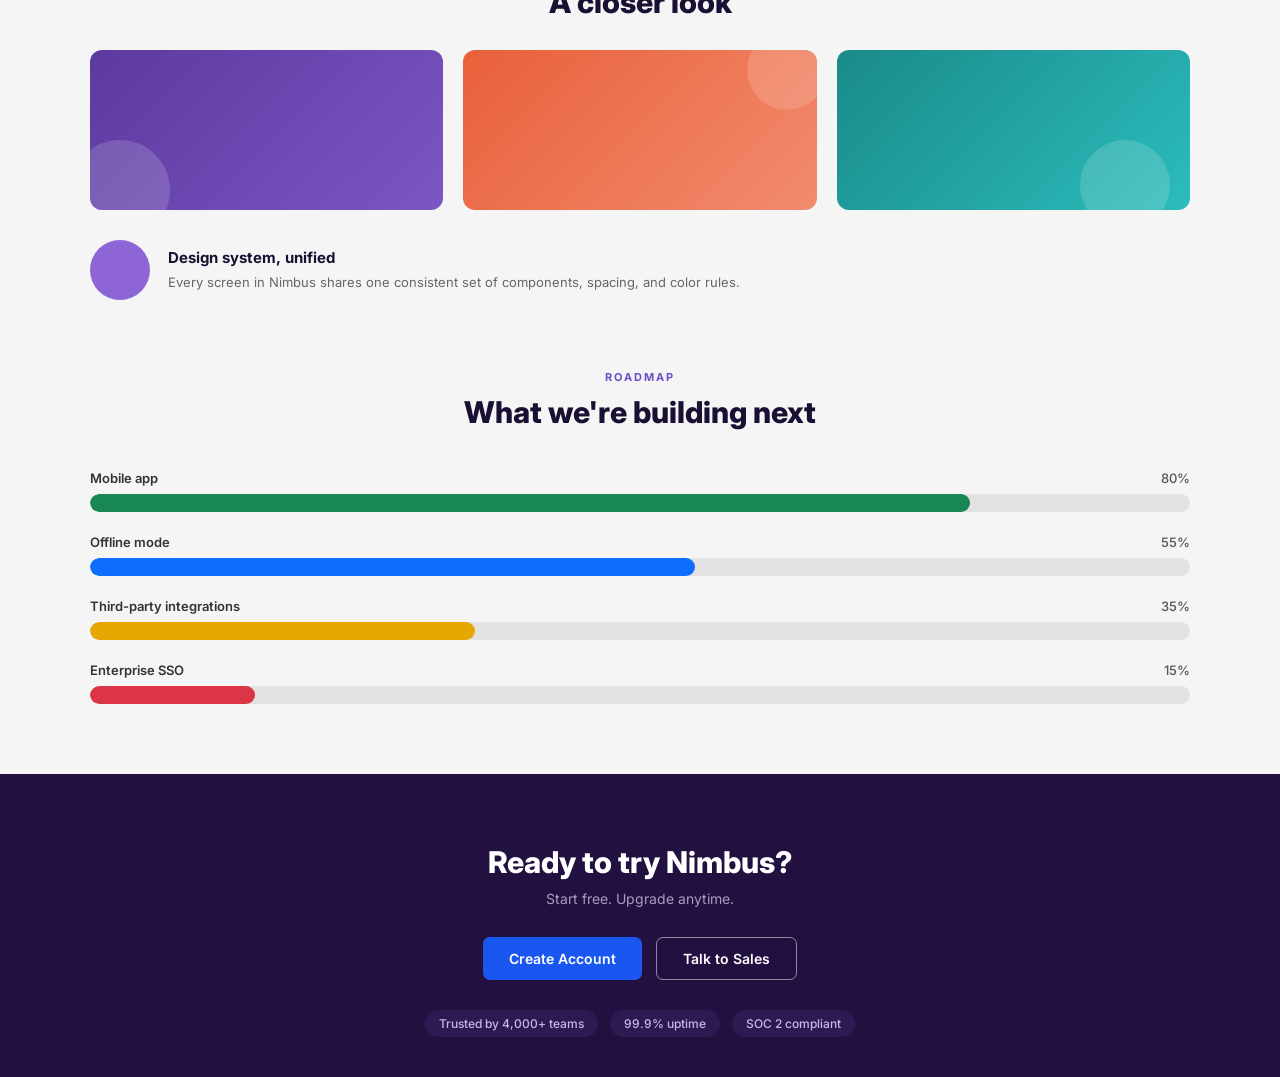
==== commit 00848127: "Add Nimbus Memory Card Game practice page and integrate navbar links" ====
--- a/index.html
+++ b/index.html
@@ -31,6 +31,7 @@
                     <a href="notes.html" class="btn-outline" style="text-decoration:none; display:inline-block; text-align:center; border-color:#8b5cf6; color:#a78bfa;">Notes Studio</a>
                     <a href="calculator.html" class="btn-outline" style="text-decoration:none; display:inline-block; text-align:center;">JS Calculator</a>
                     <a href="js-events.html" class="btn-outline" style="text-decoration:none; display:inline-block; text-align:center; border-color:#38bdf8; color:#38bdf8;">JS Events Lab</a>
+                    <a href="memory-game.html" class="btn-outline" style="text-decoration:none; display:inline-block; text-align:center; border-color:#f43f5e; color:#fb7185;">Memory Game</a>
                 </div>
             </div>
             <div class="hero-right">
